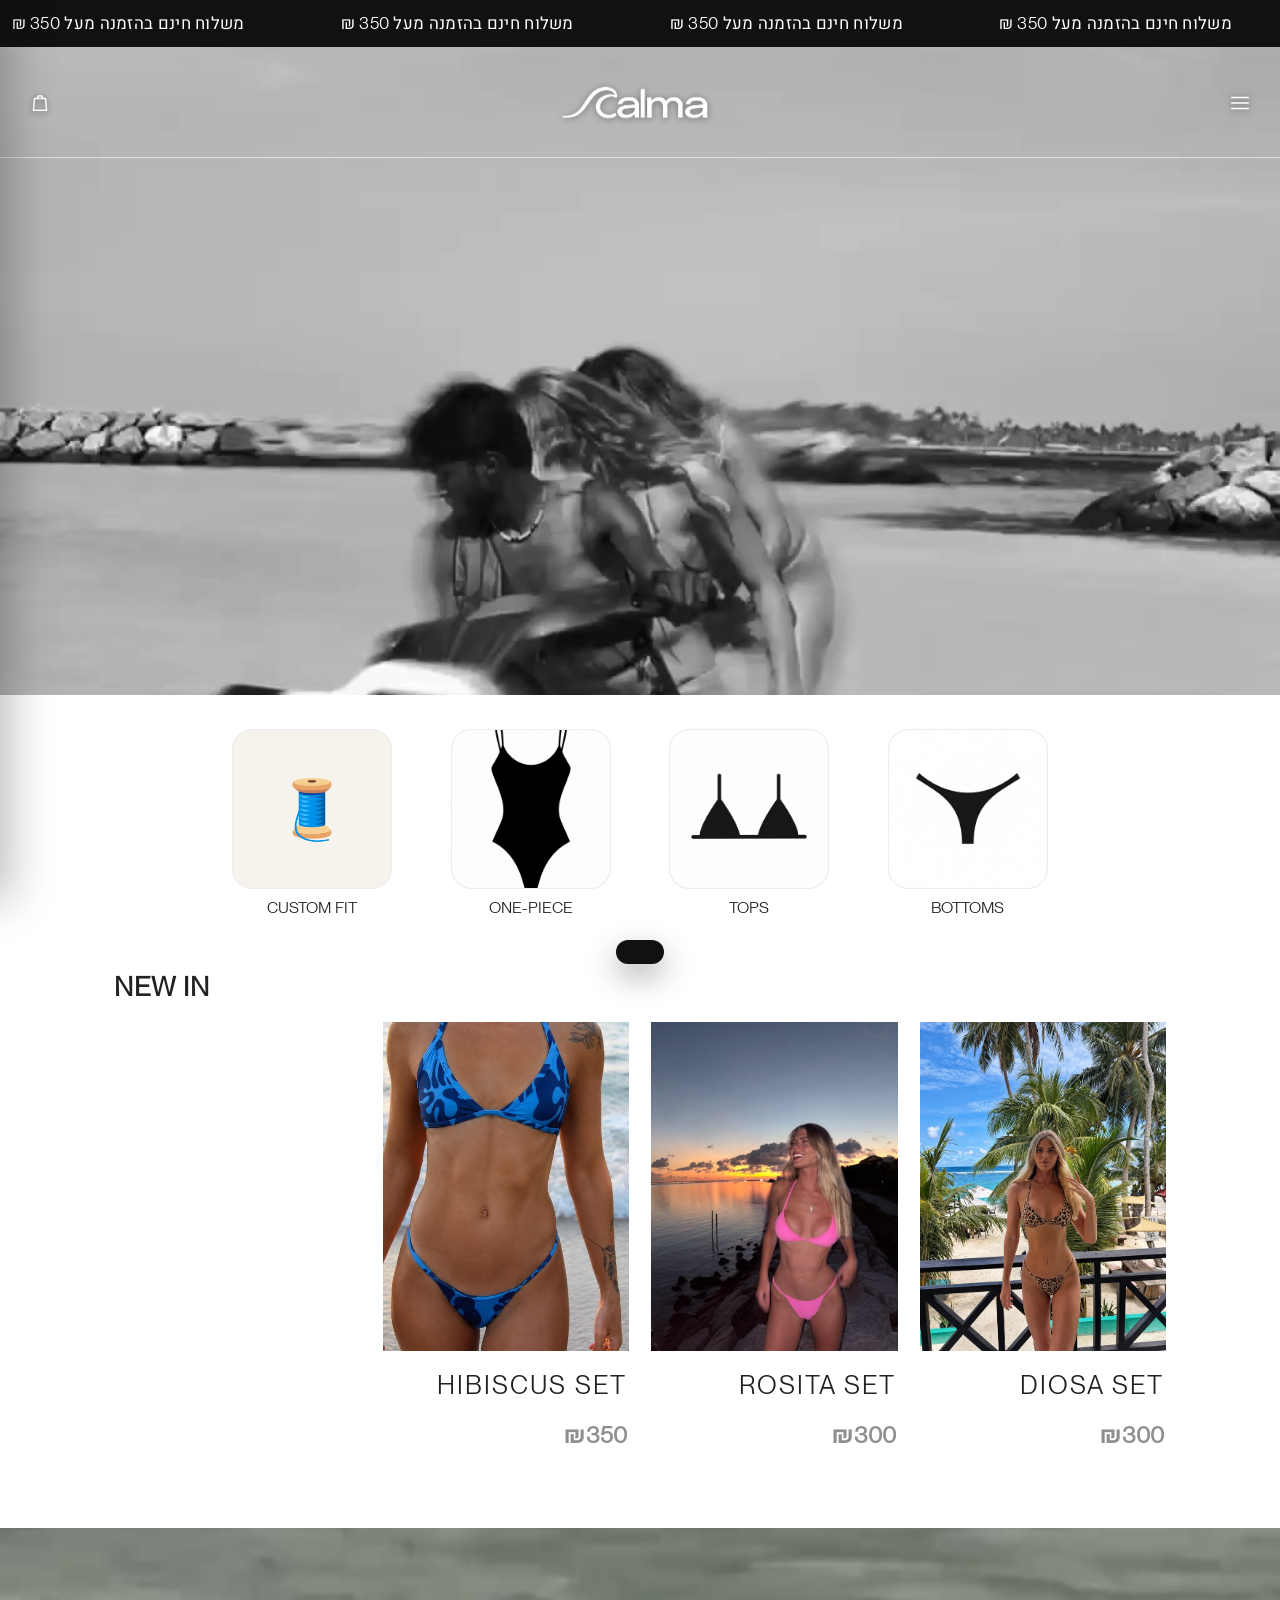
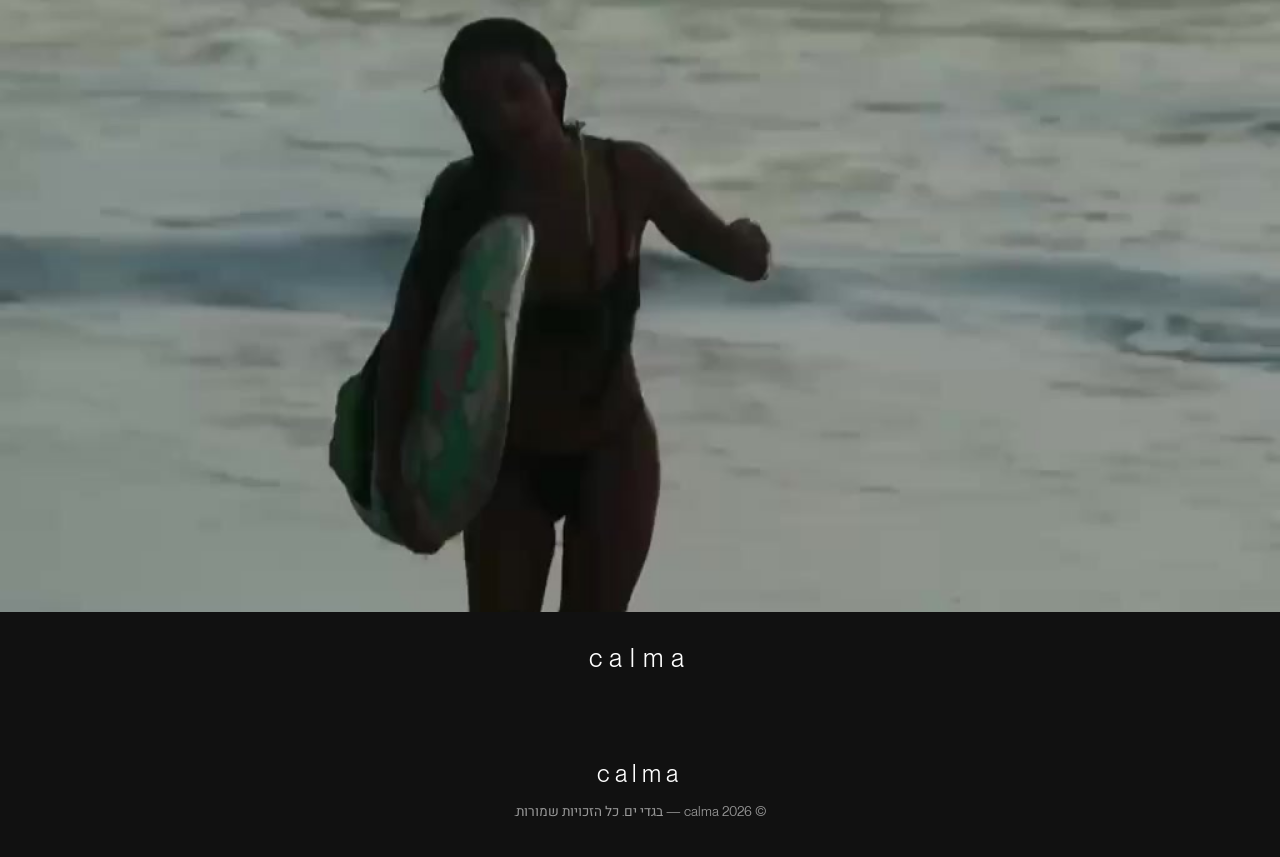
==== swimwear-site/index.html @ c535ce77 "Second full-width looping video below NEW IN + heading" ====
<!DOCTYPE html>
<html lang="he" dir="rtl">
<head>
  <meta charset="UTF-8" />
  <meta name="viewport" content="width=device-width, initial-scale=1.0" />
  <title>calma — בגדי ים</title>
  <meta name="description" content="calma — בגדי ים. משלוח חינם בהזמנה מעל 350 ₪." />
  <link rel="preconnect" href="https://fonts.googleapis.com" />
  <link rel="preconnect" href="https://fonts.gstatic.com" crossorigin />
  <link href="https://fonts.googleapis.com/css2?family=Jost:wght@300;400;500&family=Heebo:wght@300;400;500;700&display=swap" rel="stylesheet" />
  <link rel="stylesheet" href="styles.css?v=11041011" />
</head>
<body>

  <!-- Black scrolling marquee (always scrolling) -->
  <div class="marquee">
    <div class="marquee-track">
      <div class="marquee-group">
        <span>משלוח חינם בהזמנה מעל 350 ₪</span>
        <span>משלוח חינם בהזמנה מעל 350 ₪</span>
        <span>משלוח חינם בהזמנה מעל 350 ₪</span>
        <span>משלוח חינם בהזמנה מעל 350 ₪</span>
      </div>
      <div class="marquee-group" aria-hidden="true">
        <span>משלוח חינם בהזמנה מעל 350 ₪</span>
        <span>משלוח חינם בהזמנה מעל 350 ₪</span>
        <span>משלוח חינם בהזמנה מעל 350 ₪</span>
        <span>משלוח חינם בהזמנה מעל 350 ₪</span>
      </div>
    </div>
  </div>

  <main id="top">

    <!-- Hero video with overlaid header -->
    <section class="hero-video" id="slider">
      <video class="hero-video-el" autoplay muted loop playsinline preload="metadata" poster="media/poster.jpg">
        <source src="media/hero.mp4" type="video/mp4" />
      </video>

      <header class="header-overlay">
        <button class="icon-btn" id="menuBtn" aria-label="תפריט">
          <svg width="22" height="22" viewBox="0 0 24 24" fill="none" stroke="currentColor" stroke-width="1.7" stroke-linecap="round">
            <line x1="3" y1="6" x2="21" y2="6"/>
            <line x1="3" y1="12" x2="21" y2="12"/>
            <line x1="3" y1="18" x2="21" y2="18"/>
          </svg>
        </button>

        <a class="logo-img-link" href="#top"><img class="logo-img" src="media/logo-white.png" alt="calma" /></a>

        <button class="icon-btn" id="cartBtn" aria-label="סל קניות">
          <svg width="22" height="22" viewBox="0 0 24 24" fill="none" stroke="currentColor" stroke-width="1.6" stroke-linecap="round" stroke-linejoin="round">
            <path d="M6 7h12l1.2 13H4.8L6 7z"/>
            <path d="M9 7a3 3 0 0 1 6 0"/>
          </svg>
          <span class="cart-count" id="cartCount">0</span>
        </button>
      </header>
    </section>

    <!-- Category icons -->
    <section class="categories">
      <div class="category-grid">
        <a class="category" href="category.html?cat=bottoms">
          <span class="category-icon"><img src="media/icon-bottom.jpg" alt="Bottoms" /></span>
          <span class="category-label">BOTTOMS</span>
        </a>
        <a class="category" href="category.html?cat=tops">
          <span class="category-icon"><img src="media/icon-top.jpg" alt="Tops" /></span>
          <span class="category-label">TOPS</span>
        </a>
        <a class="category" href="category.html?cat=onepiece">
          <span class="category-icon"><img src="media/icon-onepiece.png" alt="One-piece" /></span>
          <span class="category-label">ONE-PIECE</span>
        </a>
        <a class="category" href="custom.html">
          <span class="category-icon">🧵</span>
          <span class="category-label">CUSTOM FIT</span>
        </a>
      </div>
    </section>

    <!-- Products -->
    <section class="shop" id="shop">
      <h2 class="shop-title latin">NEW IN</h2>
      <div class="grid" id="productGrid"></div>
    </section>

    <!-- Second video -->
    <section class="video-2">
      <video class="video2-el" autoplay muted loop playsinline preload="metadata" poster="media/second-poster.jpg">
        <source src="media/second.mp4" type="video/mp4" />
      </video>
      <h2 class="video2-title">calma</h2>
    </section>

  </main>

  <footer class="footer">
    <p class="footer-logo">calma</p>
    <p>© 2026 calma — בגדי ים. כל הזכויות שמורות.</p>
  </footer>

  <!-- Cart drawer -->
  <div class="overlay" id="overlay"></div>
  <aside class="cart" id="cart">
    <div class="cart-head">
      <h3>סל הקניות</h3>
      <button class="cart-close" id="cartClose">✕</button>
    </div>
    <div class="cart-items" id="cartItems"></div>
    <div class="cart-foot">
      <div class="cart-total">
        <span>סה"כ</span>
        <span id="cartTotal">₪0</span>
      </div>
      <button class="btn btn-block" id="checkoutBtn">לקופה</button>
      <p class="cart-note" id="checkoutNote"></p>
    </div>
  </aside>

  <!-- Toast -->
  <div class="toast" id="toast"></div>

  <script src="products.js?v=11041011"></script>
  <script src="app.js?v=11041011"></script>
</body>
</html>
---- swimwear-site/styles.css ----
:root {
  --black: #111111;
  --ink: #222222;
  --gray: #6a6a6a;
  --line: #ececec;
  --cream: #f6f2ec;
  --white: #ffffff;
  --radius: 8px;
  --font-he: "Heebo", system-ui, sans-serif;
  --font-logo: "PP Neue Montreal", "Jost", "Heebo", sans-serif;
  --font-main: "PP Neue Montreal", "Heebo", system-ui, sans-serif;
}

@font-face {
  font-family: "PP Neue Montreal";
  src: url("media/fonts/PPNeueMontreal-Book.woff2") format("woff2");
  font-weight: 400;
  font-style: normal;
  font-display: swap;
}

* { margin: 0; padding: 0; box-sizing: border-box; }

html { scroll-behavior: smooth; }

body {
  font-family: var(--font-main);
  color: var(--ink);
  background: var(--white);
  line-height: 1.6;
  overflow-x: hidden;
}

/* ---------- Marquee (black, always scrolling) ---------- */
.marquee {
  background: var(--black);
  color: #fff;
  overflow: hidden;
  padding: 10px 0;
}
.marquee-track {
  display: flex;
  width: max-content;
  direction: ltr;
  animation: scroll 18s linear infinite;
}
.marquee-group {
  display: flex;
  flex-shrink: 0;
  align-items: center;
}
.marquee-group span {
  white-space: nowrap;
  direction: rtl;
  unicode-bidi: isolate;
  font-size: 1.05rem;
  font-weight: 400;
  letter-spacing: 0.3px;
  padding: 0 3rem;
}
@keyframes scroll {
  from { transform: translateX(0); }
  to { transform: translateX(-50%); }
}

/* ---------- Header overlay (on top of the video) ---------- */
.header-overlay {
  position: absolute;
  top: 0; left: 0; right: 0;
  z-index: 10;
  display: grid;
  grid-template-columns: 1fr auto 1fr;
  align-items: center;
  padding: 16px 20px 14px;
  border-bottom: 1px solid rgba(255, 255, 255, 0.55);
}
.icon-btn {
  position: relative;
  border: none;
  background: transparent;
  color: #fff;
  cursor: pointer;
  display: grid;
  place-items: center;
  padding: 8px;
  width: 40px;
  height: 40px;
  filter: drop-shadow(0 1px 3px rgba(0,0,0,0.45));
}
.icon-btn:hover { color: #fff; }
.header-overlay .icon-btn:first-child { justify-self: start; }  /* right in RTL */
.header-overlay .icon-btn:last-child { justify-self: end; }      /* left in RTL */

.logo-img-link { justify-self: center; display: grid; place-items: center; }
.logo-img {
  height: 80px;
  width: auto;
  display: block;
  filter: drop-shadow(0 1px 3px rgba(0,0,0,0.4));
}

.cart-count {
  position: absolute;
  top: 2px; left: 0;
  background: #fff;
  color: #111;
  font-size: 0.6rem;
  font-weight: 700;
  min-width: 16px; height: 16px;
  border-radius: 999px;
  display: grid;
  place-items: center;
  padding: 0 4px;
}

/* ---------- Hero video ---------- */
.hero-video {
  position: relative;
  width: 100%;
  background: linear-gradient(160deg, #e8e0d4, #d9cdbc);
}
.hero-video-el {
  display: block;
  width: 100%;
  height: 60vh;
  min-height: 340px;
  object-fit: cover;
  background: linear-gradient(160deg, #e8e0d4, #d9cdbc);
}

/* ---------- Shop ---------- */
.shop { padding: 30px 24px 70px; max-width: 1100px; margin: 0 auto; }
.shop-title {
  text-align: left;
  font-weight: 600;
  font-size: 1.7rem;
  letter-spacing: 1px;
  margin: 8px 0 14px;
}
.grid {
  display: grid;
  grid-template-columns: repeat(auto-fill, minmax(230px, 1fr));
  gap: 22px;
}
.card { display: flex; flex-direction: column; text-align: right; }
.card-art {
  aspect-ratio: 3 / 4;
  height: auto;
  border-radius: 0;
  display: grid;
  place-items: center;
  font-size: 3.2rem;
  position: relative;
  overflow: hidden;
  transition: transform .3s;
}
.card:hover .card-art { transform: scale(1.02); }
.card-art img {
  width: 100%;
  height: 100%;
  object-fit: cover;
  display: block;
}
.card-body { padding: 14px 2px 4px; display: flex; flex-direction: column; gap: 3px; }
.card-name { font-weight: 500; font-size: 1.6rem; text-transform: uppercase; letter-spacing: 2px; }
.card-sizes { color: var(--gray); font-size: 1.05rem; }
.card-bottom { display: flex; align-items: center; justify-content: space-between; margin-top: 8px; }
.price { font-weight: 700; font-size: 1.45rem; color: #8f8f8f; }
.add-btn {
  border: none;
  background: var(--black);
  color: #fff;
  font-family: inherit;
  font-weight: 500;
  font-size: 1.05rem;
  padding: 13px 26px;
  border-radius: 999px;
  cursor: pointer;
  transition: background .2s, transform .2s;
}
.add-btn:hover { background: #333; transform: scale(1.03); }

/* ---------- Footer ---------- */
.footer {
  background: var(--black);
  color: #9a9a9a;
  text-align: center;
  padding: 46px 24px 34px;
  font-size: 0.85rem;
}
.footer-logo {
  font-family: var(--font-logo);
  font-size: 1.5rem;
  letter-spacing: 0.22em;
  color: #fff;
  text-transform: lowercase;
  margin-bottom: 8px;
}

/* ---------- Cart drawer ---------- */
.overlay {
  position: fixed;
  inset: 0;
  background: rgba(17,17,17,0.5);
  opacity: 0;
  pointer-events: none;
  transition: opacity .3s;
  z-index: 60;
}
.overlay.open { opacity: 1; pointer-events: auto; }
.cart {
  position: fixed;
  top: 0; left: 0;
  height: 100%;
  width: min(400px, 92vw);
  background: #fff;
  z-index: 70;
  transform: translateX(-100%);
  transition: transform .32s cubic-bezier(.2,.8,.2,1);
  display: flex;
  flex-direction: column;
  box-shadow: 12px 0 40px rgba(17,17,17,0.25);
}
.cart.open { transform: translateX(0); }
.cart-head {
  display: flex; align-items: center; justify-content: space-between;
  padding: 20px 22px;
  border-bottom: 1px solid var(--line);
}
.cart-head h3 { font-size: 1.15rem; font-weight: 500; }
.cart-close {
  border: none; background: #f2f2f2; color: var(--ink);
  width: 34px; height: 34px; border-radius: 50%; cursor: pointer; font-size: 0.95rem;
}
.cart-items { flex: 1; overflow-y: auto; padding: 16px 22px; display: flex; flex-direction: column; gap: 14px; }
.cart-empty { text-align: center; color: var(--gray); padding: 40px 0; }
.cart-item {
  display: flex; gap: 14px; align-items: center;
  background: var(--cream); border-radius: 10px; padding: 12px;
}
.ci-art { font-size: 1.8rem; }
.ci-info { flex: 1; }
.ci-name { font-weight: 500; font-size: 0.9rem; }
.ci-price { font-weight: 700; font-size: 0.88rem; }
.ci-qty { display: flex; align-items: center; gap: 10px; margin-top: 4px; }
.ci-qty button {
  border: none; background: #fff; width: 26px; height: 26px; border-radius: 50%;
  cursor: pointer; font-weight: 700; color: var(--ink);
  box-shadow: 0 0 0 1px rgba(0,0,0,0.1);
}
.ci-qty button:hover { background: var(--black); color: #fff; }
.ci-remove { border: none; background: none; color: #c0392b; cursor: pointer; font-size: 0.8rem; font-weight: 600; }
.cart-foot { padding: 20px 22px; border-top: 1px solid var(--line); }
.cart-total { display: flex; justify-content: space-between; font-weight: 700; font-size: 1.05rem; margin-bottom: 14px; }
.cart-note { text-align: center; color: var(--gray); font-size: 0.8rem; margin-top: 10px; min-height: 1.2em; }

/* ---------- Buttons ---------- */
.btn {
  display: inline-block;
  padding: 14px 30px;
  border-radius: 999px;
  border: none;
  font-family: inherit;
  font-weight: 500;
  font-size: 0.95rem;
  cursor: pointer;
  background: var(--black);
  color: #fff;
  transition: background .2s, transform .2s;
}
.btn:hover { background: #333; transform: translateY(-2px); }
.btn-block { width: 100%; text-align: center; }

/* ---------- Toast ---------- */
.toast {
  position: fixed;
  bottom: 26px; right: 50%;
  transform: translate(50%, 90px);
  background: var(--black);
  color: #fff;
  padding: 12px 24px;
  border-radius: 999px;
  font-weight: 500;
  font-size: 0.88rem;
  box-shadow: 0 12px 30px rgba(17,17,17,0.35);
  transition: transform .3s;
  z-index: 90;
  pointer-events: none;
}
.toast.show { transform: translate(50%, 0); }

/* ---------- Category icons ---------- */
.categories { padding: 30px 16px 4px; }
.category-grid {
  display: grid;
  grid-template-columns: repeat(4, 1fr);
  gap: 14px;
  max-width: 860px;
  margin: 0 auto;
}
.category {
  display: flex;
  flex-direction: column;
  align-items: center;
  gap: 9px;
  text-decoration: none;
  color: var(--ink);
  padding: 4px;
}
.category-icon {
  width: 160px; height: 160px;
  border-radius: 20px;
  background: var(--cream);
  display: grid;
  place-items: center;
  font-size: 3.6rem;
  border: 1px solid var(--line);
  overflow: hidden;
  transition: transform .2s, border-color .2s, box-shadow .2s;
}
.category-icon img {
  width: 100%;
  height: 100%;
  object-fit: cover;
  border-radius: inherit;
  display: block;
}
.category:hover .category-icon { transform: translateY(-3px); border-color: #d5d5d5; box-shadow: 0 8px 18px rgba(0,0,0,0.08); }
.category-label {
  font-size: 1rem;
  font-weight: 500;
  text-align: center;
  line-height: 1.3;
}

/* ---------- Sub pages ---------- */
.sub-header {
  position: sticky; top: 0; z-index: 50;
  display: grid;
  grid-template-columns: 1fr auto 1fr;
  align-items: center;
  padding: 10px 16px;
  background: rgba(255,255,255,0.96);
  border-bottom: 1px solid var(--line);
}
.back-link {
  justify-self: start;
  color: var(--ink);
  text-decoration: none;
  width: 40px; height: 40px;
  display: grid; place-items: center;
}
.sub-logo-link { justify-self: center; display: grid; place-items: center; }
.sub-logo-img { height: 48px; width: auto; display: block; }
.sub-main { padding: 30px 24px 70px; max-width: 1100px; margin: 0 auto; }
.page-title {
  text-align: center;
  font-weight: 400;
  font-size: 1.5rem;
  letter-spacing: 1px;
  margin-bottom: 26px;
}

/* ---------- Custom page ---------- */
.custom-page { max-width: 560px; margin: 0 auto; }
.custom-page h1 { font-size: 1.7rem; font-weight: 500; text-align: center; margin-bottom: 14px; }
.custom-page p { color: var(--gray); text-align: center; margin-bottom: 22px; }
.custom-form { display: flex; flex-direction: column; gap: 12px; }
.custom-form input, .custom-form textarea {
  font-family: inherit;
  font-size: 0.95rem;
  padding: 13px 16px;
  border: 1px solid var(--line);
  border-radius: 8px;
  background: #fff;
  color: var(--ink);
}
.custom-form input:focus, .custom-form textarea:focus { outline: none; border-color: #999; }
.custom-form textarea { min-height: 110px; resize: vertical; }
.custom-note { text-align: center; margin-top: 16px; font-weight: 500; min-height: 1.2em; }
.custom-note.ok { color: #6bbd4f; }

@media (max-width: 560px) {
  .category-grid { grid-template-columns: repeat(2, 1fr); gap: 12px; }
  .category-icon { width: 95px; height: 95px; font-size: 2rem; border-radius: 14px; }
  .category-label { font-size: 0.85rem; }
  .card-name { font-size: 1.3rem; }
  .price { font-size: 1.15rem; }
  .logo-img { height: 64px; }
  .sub-logo-img { height: 34px; }
}

/* NEW IN — horizontal swipe slider on phones */
@media (max-width: 560px) {
  .shop .grid {
    display: flex;
    overflow-x: auto;
    scroll-snap-type: x mandatory;
    -webkit-overflow-scrolling: touch;
    gap: 12px;
    padding-bottom: 6px;
    scrollbar-width: none;
  }
  .shop .grid::-webkit-scrollbar { display: none; }
  .shop .grid .card {
    flex: 0 0 66vw;
    scroll-snap-align: start;
  }
  .shop .grid .card .card-art { transform: none; }
}

/* ---------- Product page ---------- */
.product-page { max-width: 100%; margin: 0 auto; }

/* Desktop: everything below the slider in one tidy column */
@media (min-width: 900px) {
  .product-page { max-width: 780px; display: flex; flex-direction: column; }
  .product-page > .product-slider, .product-page > .product-img { order: 0; }
  .product-page .name-line { order: 1; }
  .product-page .price-line { order: 2; }
  .product-page .sizes-line { order: 3; }
  .product-page .color-line { order: 4; }
  .product-page > .ship-line { order: 5; }
  .product-page .ugc-title { order: 6; }
  .product-page .ugc-sub { order: 7; }
  .product-page .gallery { order: 8; }
  .product-page .info-block { order: 9; }
  .product-page > .product-add { order: 10; }
}
.product-img {
  width: 100%;
  aspect-ratio: 3 / 4;
  overflow: hidden;
  display: grid;
  place-items: center;
  background: var(--cream);
  cursor: zoom-in;
}
.product-img img { width: 100%; height: 100%; object-fit: cover; display: block; }
.product-emoji { font-size: 4rem; }
.product-name { font-weight: 600; font-size: 1.65rem; margin-top: 18px; }
.product-page .card-sizes { margin-top: 2px; }
.product-price { font-weight: 700; font-size: 1.35rem; margin-top: 4px; }
.opt-label { font-weight: 600; font-size: 1.05rem; margin: 20px 0 9px; }
.color-name { font-weight: 400; color: var(--gray); }
.swatch-row { display: flex; gap: 10px; flex-wrap: wrap; }
.swatch {
  width: 42px; height: 42px;
  border-radius: 50%;
  border: 2px solid #fff;
  box-shadow: 0 0 0 1px rgba(0,0,0,0.18);
  cursor: pointer;
  padding: 0;
}
.swatch.dots {
  background-color: var(--c2);
  background-image: radial-gradient(var(--c1) 34%, transparent 36%);
  background-size: 7px 7px;
}
.swatch.img { background-size: cover; background-position: center; background-repeat: no-repeat; }
.swatch.selected { box-shadow: 0 0 0 2px var(--black); }
.size-row { display: flex; gap: 9px; flex-wrap: wrap; }
.size-btn {
  min-width: 56px;
  padding: 12px 16px;
  border: 1px solid var(--line);
  background: #fff;
  border-radius: 0;
  font-family: inherit;
  font-size: 0.98rem;
  color: var(--ink);
  cursor: pointer;
  transition: background .15s, color .15s, border-color .15s;
}
.size-btn:hover { border-color: #999; }
.size-btn.selected { background: var(--black); color: #fff; border-color: var(--black); }
.product-add { margin-top: 26px; }
.product-slider { position: relative; overflow: hidden; background: var(--cream); }
.product-track { display: flex; direction: ltr; transition: transform .35s ease; }
.product-slide {
  flex: 0 0 100%;
  aspect-ratio: 3 / 4;
  overflow: hidden;
  display: grid;
  place-items: center;
  background: var(--cream);
  cursor: zoom-in;
}
.product-slide img { width: 100%; height: 100%; object-fit: cover; display: block; }
.slider-dots { display: flex; justify-content: center; gap: 8px; padding: 12px 0 2px; }
.slider-dots button { width: 8px; height: 8px; border-radius: 50%; border: none; background: #cfcfcf; cursor: pointer; padding: 0; transition: background .2s; }
.slider-dots button.active { background: var(--black); }
.lightbox {
  position: fixed;
  inset: 0;
  background: rgba(0, 0, 0, 0.92);
  z-index: 100;
  display: none;
  align-items: center;
  justify-content: center;
  padding: 16px;
  cursor: zoom-out;
}
.lightbox.open { display: flex; }
.lightbox img {
  max-width: 100%;
  max-height: 100%;
  object-fit: contain;
}
.card-art, .card-name { cursor: pointer; }
.ci-opts { color: var(--gray); font-size: 0.78rem; margin-top: 1px; }

/* ---------- Secondary video ---------- */
.video-2 { background: var(--black); }
.video2-el {
  display: block;
  width: 100%;
  height: 66vh;
  min-height: 320px;
  object-fit: cover;
  background: var(--black);
}
.video2-title {
  text-align: center;
  font-family: var(--font-logo);
  font-weight: 400;
  font-size: 1.6rem;
  letter-spacing: 0.3em;
  text-transform: lowercase;
  color: #fff;
  padding: 26px 16px 30px;
  background: var(--black);
}

@media (min-width: 900px) {
  .video2-el { height: 76vh; }
}

/* ---------- Product page extras ---------- */
.ship-line {
  display: flex;
  align-items: center;
  justify-content: center;
  gap: 10px;
  margin-top: 20px;
  font-size: 1rem;
  color: var(--ink);
}
.ship-line svg { flex-shrink: 0; }
.ugc-title { margin-top: 32px; font-weight: 600; font-size: 1.55rem; text-align: center; }
.ugc-sub { color: var(--gray); font-size: 0.92rem; margin-top: 12px; text-align: center; }
.gallery { display: grid; grid-template-columns: repeat(3, 1fr); gap: 8px; margin-top: 14px; }
.gallery-img { height: 190px; border-radius: 10px; overflow: hidden; }
.gallery-img img { width: 100%; height: 100%; object-fit: cover; display: block; }
.gallery-ph {
  height: 190px;
  border-radius: 10px;
  border: 1px dashed #cfcfcf;
  display: grid;
  place-items: center;
  color: #b5b5b5;
  font-size: 0.8rem;
}
.info-block { margin-inline: calc(50% - 50vw); border-top: 1px solid var(--line); }
.info-acc { border-bottom: 1px solid var(--line); }
.info-acc summary {
  cursor: pointer;
  position: relative;
  padding: 24px 24px 24px 60px;
  font-weight: 600;
  font-size: 1.1rem;
  list-style: none;
}
.info-acc summary::-webkit-details-marker { display: none; }
.info-acc .acc-icon { position: absolute; left: 24px; top: 50%; transform: translateY(-50%); color: var(--gray); font-size: 1.3rem; line-height: 1; }
.info-acc .acc-icon::after { content: '+'; }
.info-acc[open] .acc-icon::after { content: '−'; }
.info-acc p { padding: 0 20px 16px; color: var(--gray); font-size: 0.92rem; }

/* ---------- Responsive ---------- */
@media (min-width: 900px) {
  .hero-video-el { height: 72vh; }
}
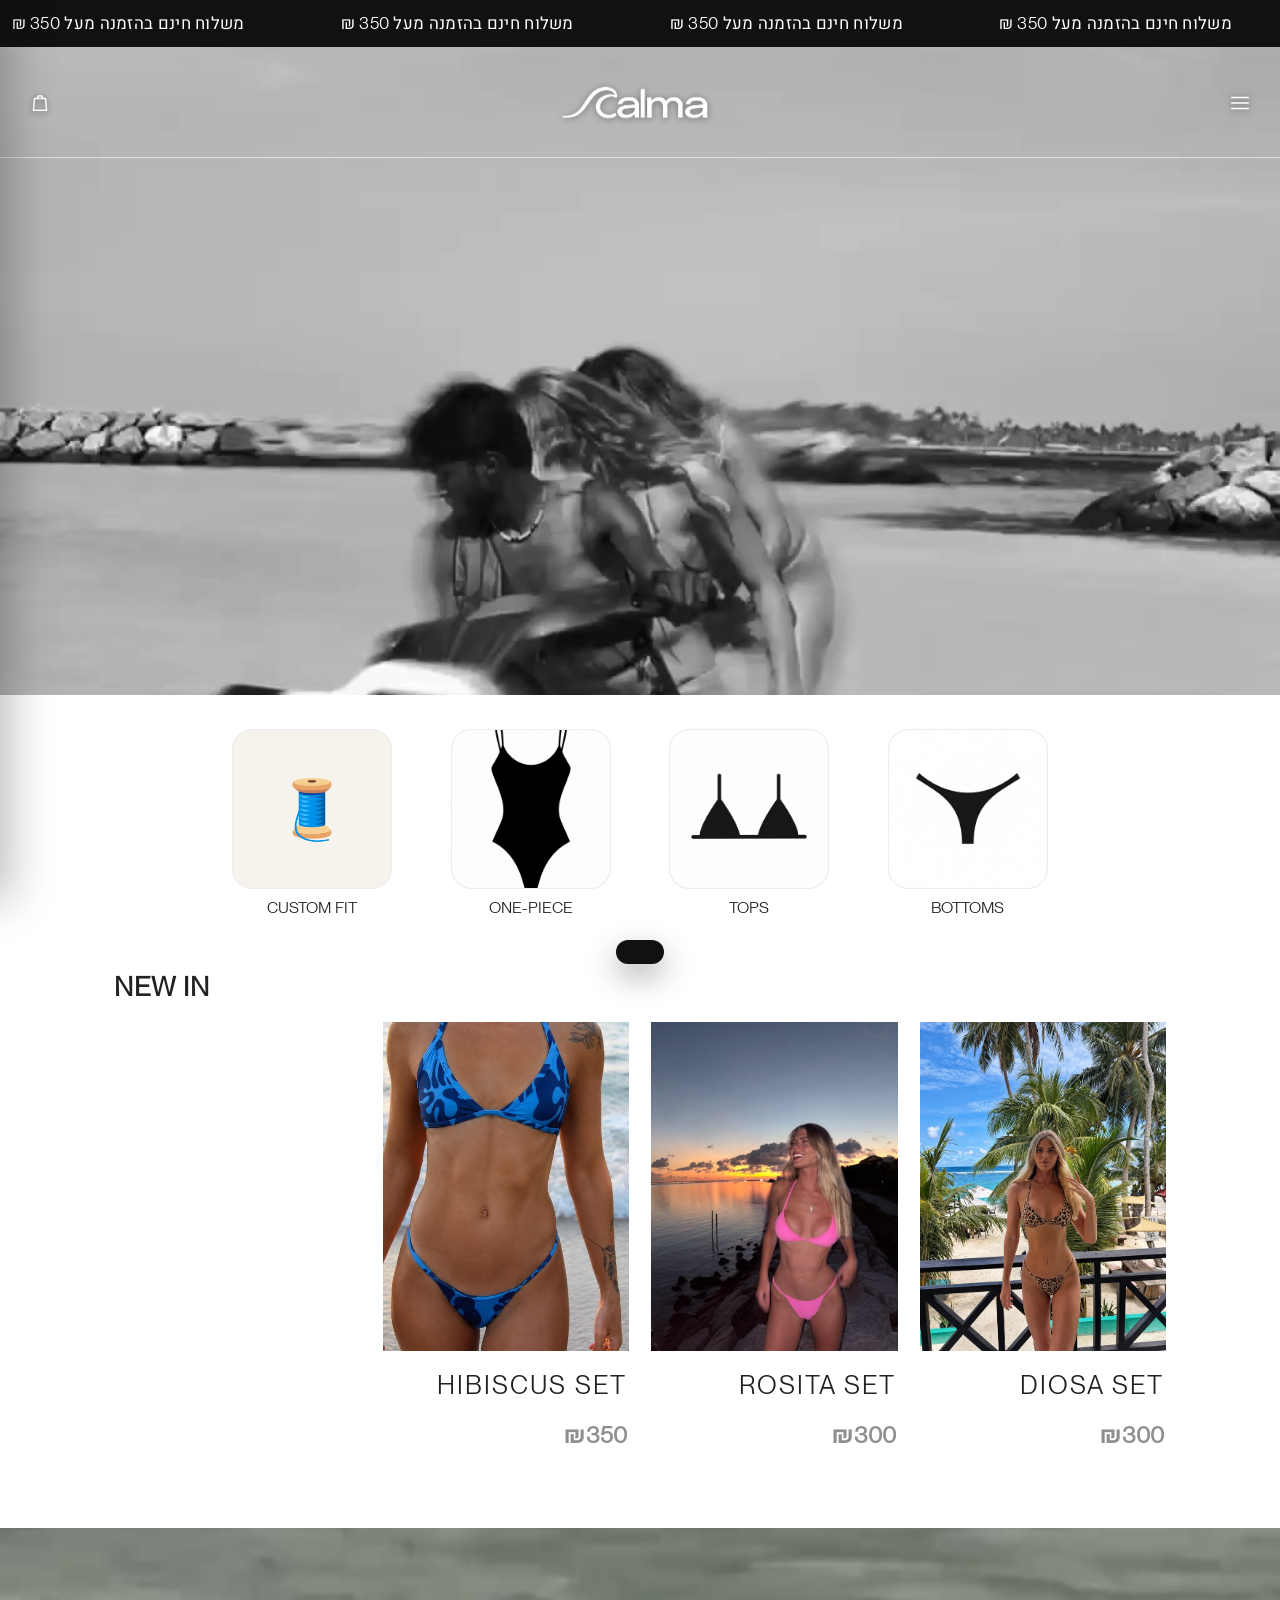
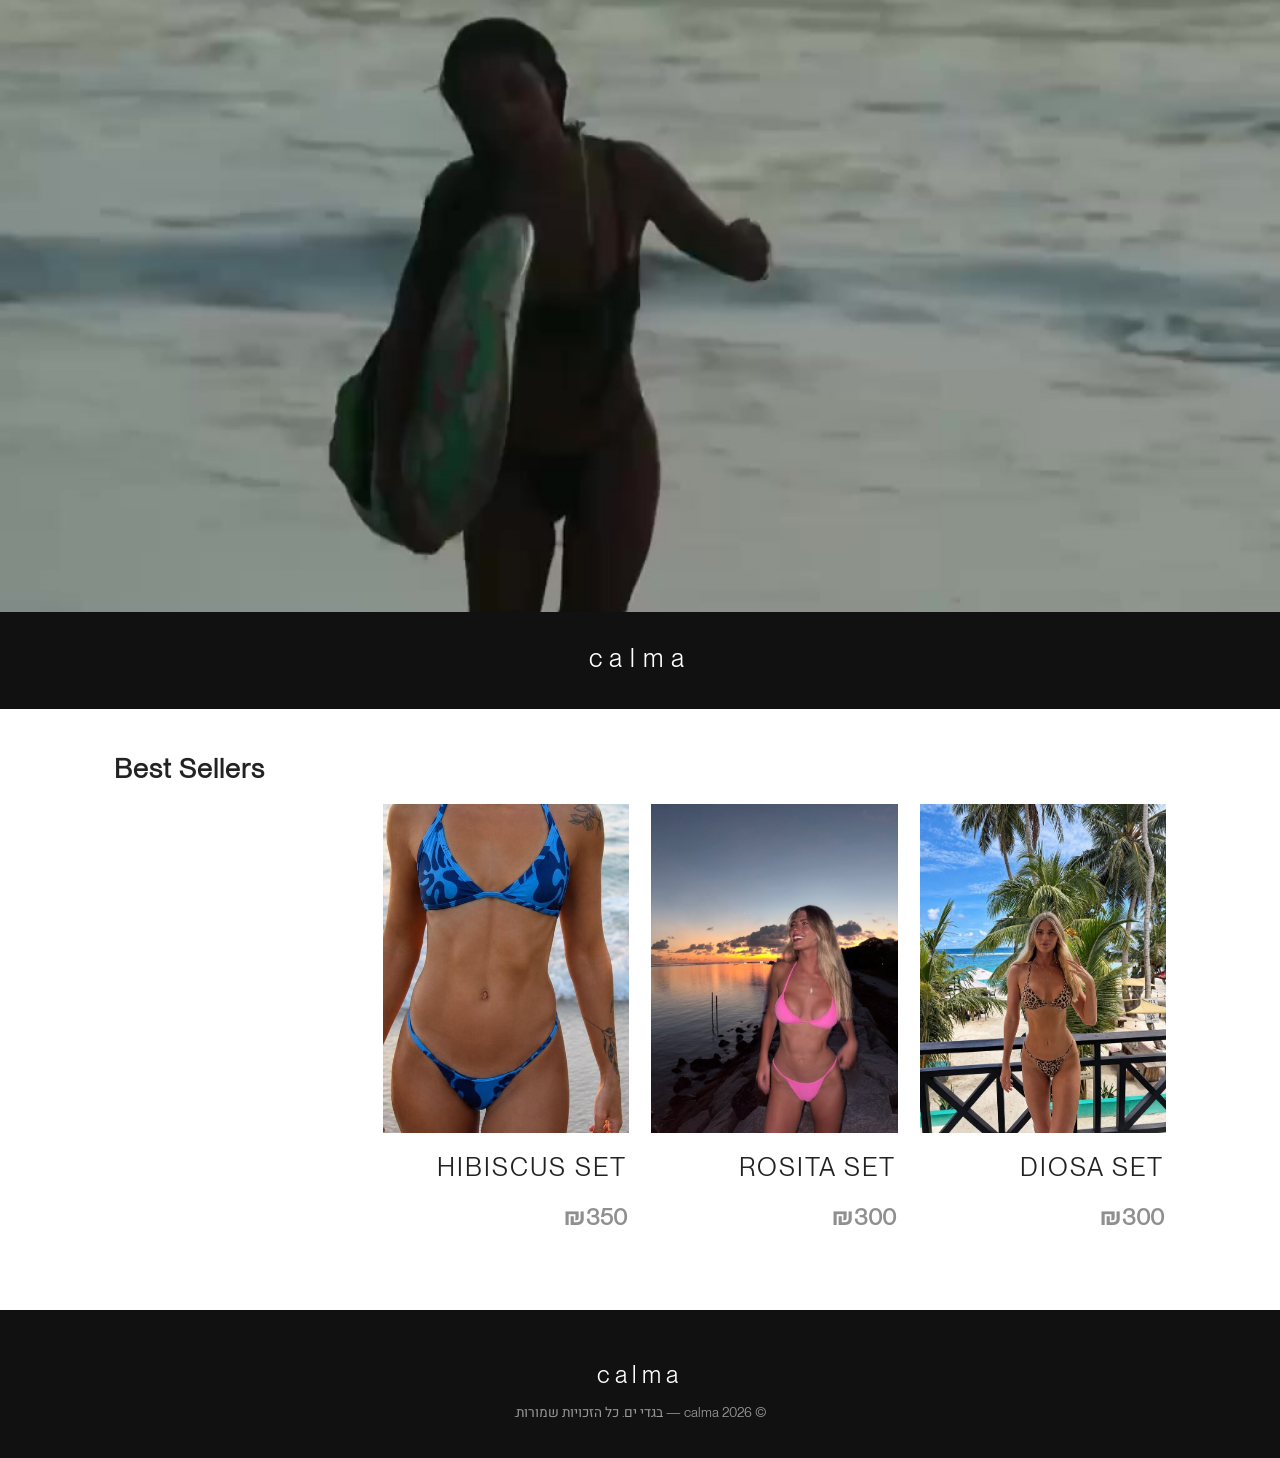
==== commit ff71a4f0: "Best Sellers section after second video (white bg, sets carousel on mobile)" ====
--- a/swimwear-site/index.html
+++ b/swimwear-site/index.html
@@ -8,7 +8,7 @@
   <link rel="preconnect" href="https://fonts.googleapis.com" />
   <link rel="preconnect" href="https://fonts.gstatic.com" crossorigin />
   <link href="https://fonts.googleapis.com/css2?family=Jost:wght@300;400;500&family=Heebo:wght@300;400;500;700&display=swap" rel="stylesheet" />
-  <link rel="stylesheet" href="styles.css?v=11041011" />
+  <link rel="stylesheet" href="styles.css?v=11041013" />
 </head>
 <body>
 
@@ -95,6 +95,13 @@
       <h2 class="video2-title">calma</h2>
     </section>
 
+
+    <!-- Best sellers -->
+    <section class="shop best-section" id="bestsellers">
+      <h2 class="shop-title latin">Best Sellers</h2>
+      <div class="grid" id="bestGrid"></div>
+    </section>
+
   </main>
 
   <footer class="footer">
@@ -123,7 +130,7 @@
   <!-- Toast -->
   <div class="toast" id="toast"></div>
 
-  <script src="products.js?v=11041011"></script>
-  <script src="app.js?v=11041011"></script>
+  <script src="products.js?v=11041013"></script>
+  <script src="app.js?v=11041013"></script>
 </body>
 </html>
--- a/swimwear-site/styles.css
+++ b/swimwear-site/styles.css
@@ -392,7 +392,7 @@
 
 /* NEW IN — horizontal swipe slider on phones */
 @media (max-width: 560px) {
-  .shop .grid {
+  .shop .grid, .best-section .grid {
     display: flex;
     overflow-x: auto;
     scroll-snap-type: x mandatory;
@@ -401,12 +401,12 @@
     padding-bottom: 6px;
     scrollbar-width: none;
   }
-  .shop .grid::-webkit-scrollbar { display: none; }
-  .shop .grid .card {
+  .shop .grid::-webkit-scrollbar, .best-section .grid::-webkit-scrollbar { display: none; }
+  .shop .grid .card, .best-section .grid .card {
     flex: 0 0 66vw;
     scroll-snap-align: start;
   }
-  .shop .grid .card .card-art { transform: none; }
+  .shop .grid .card .card-art, .best-section .grid .card .card-art { transform: none; }
 }
 
 /* ---------- Product page ---------- */
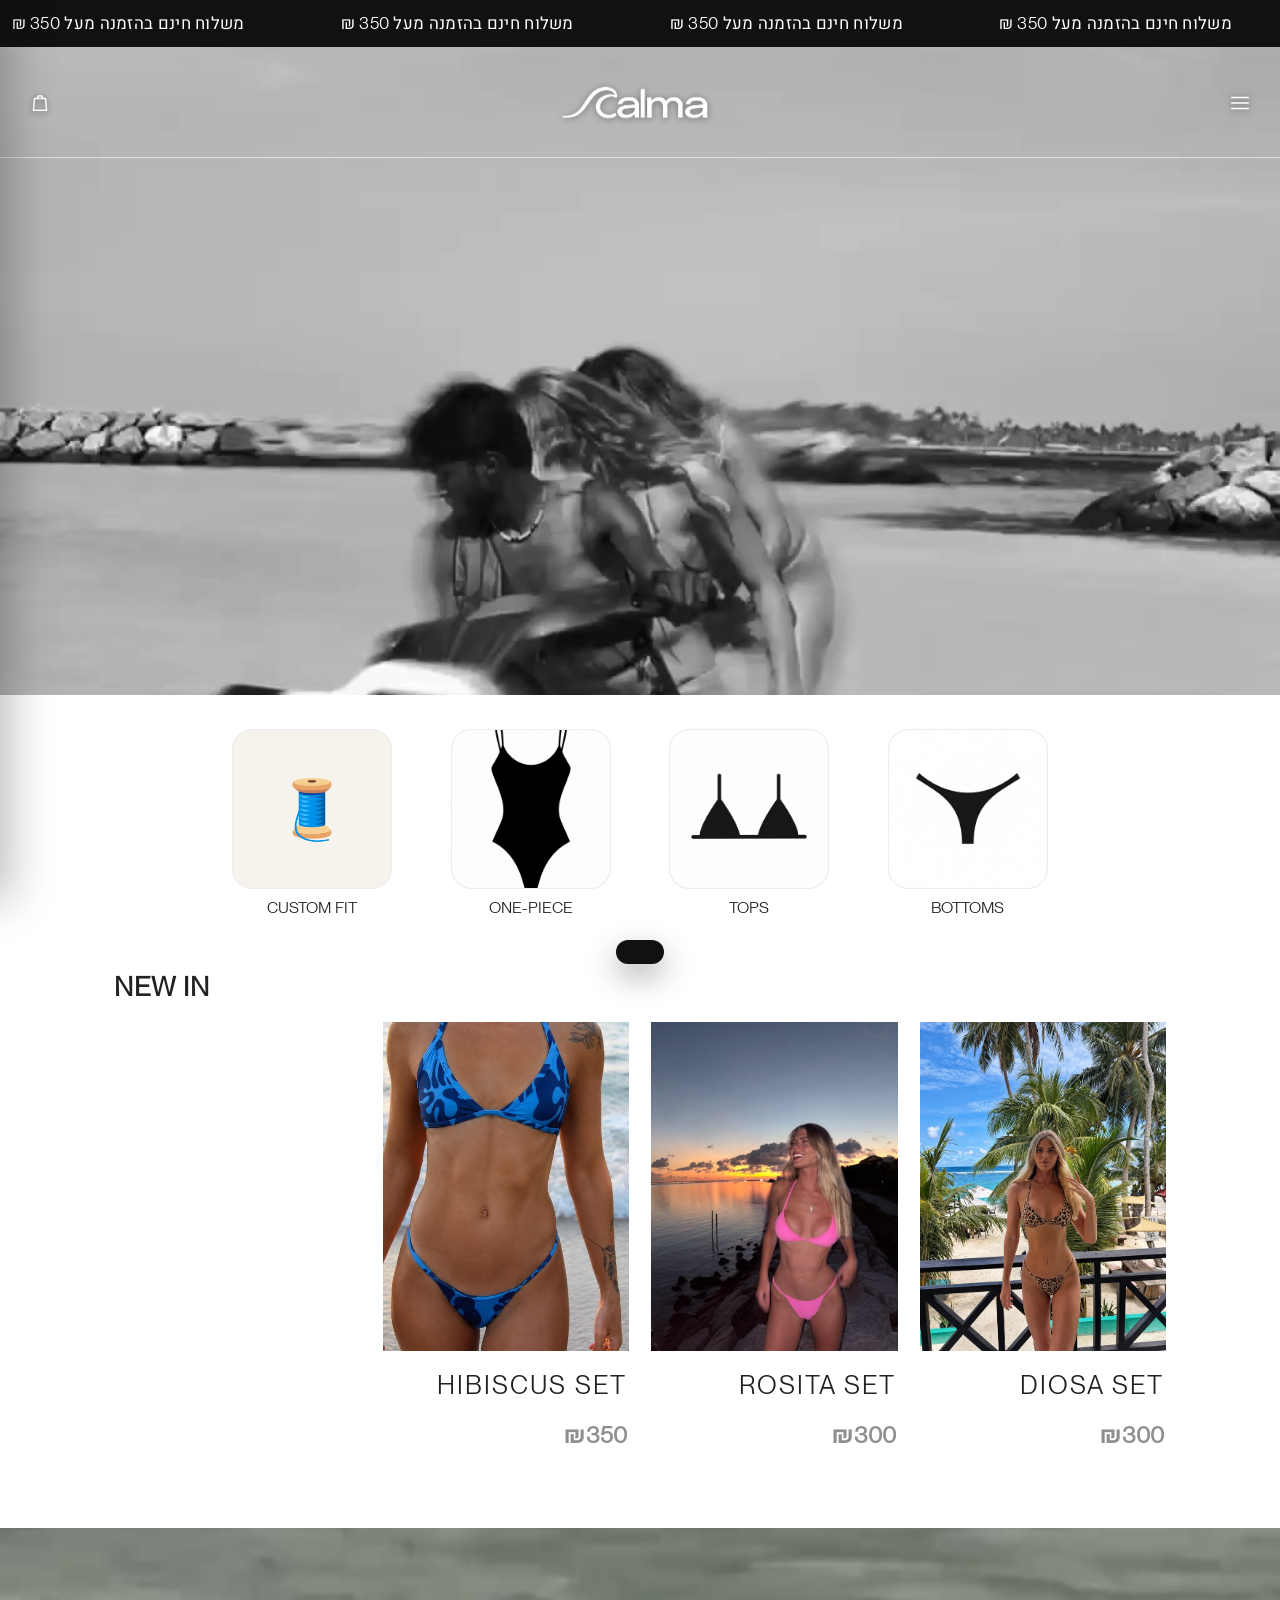
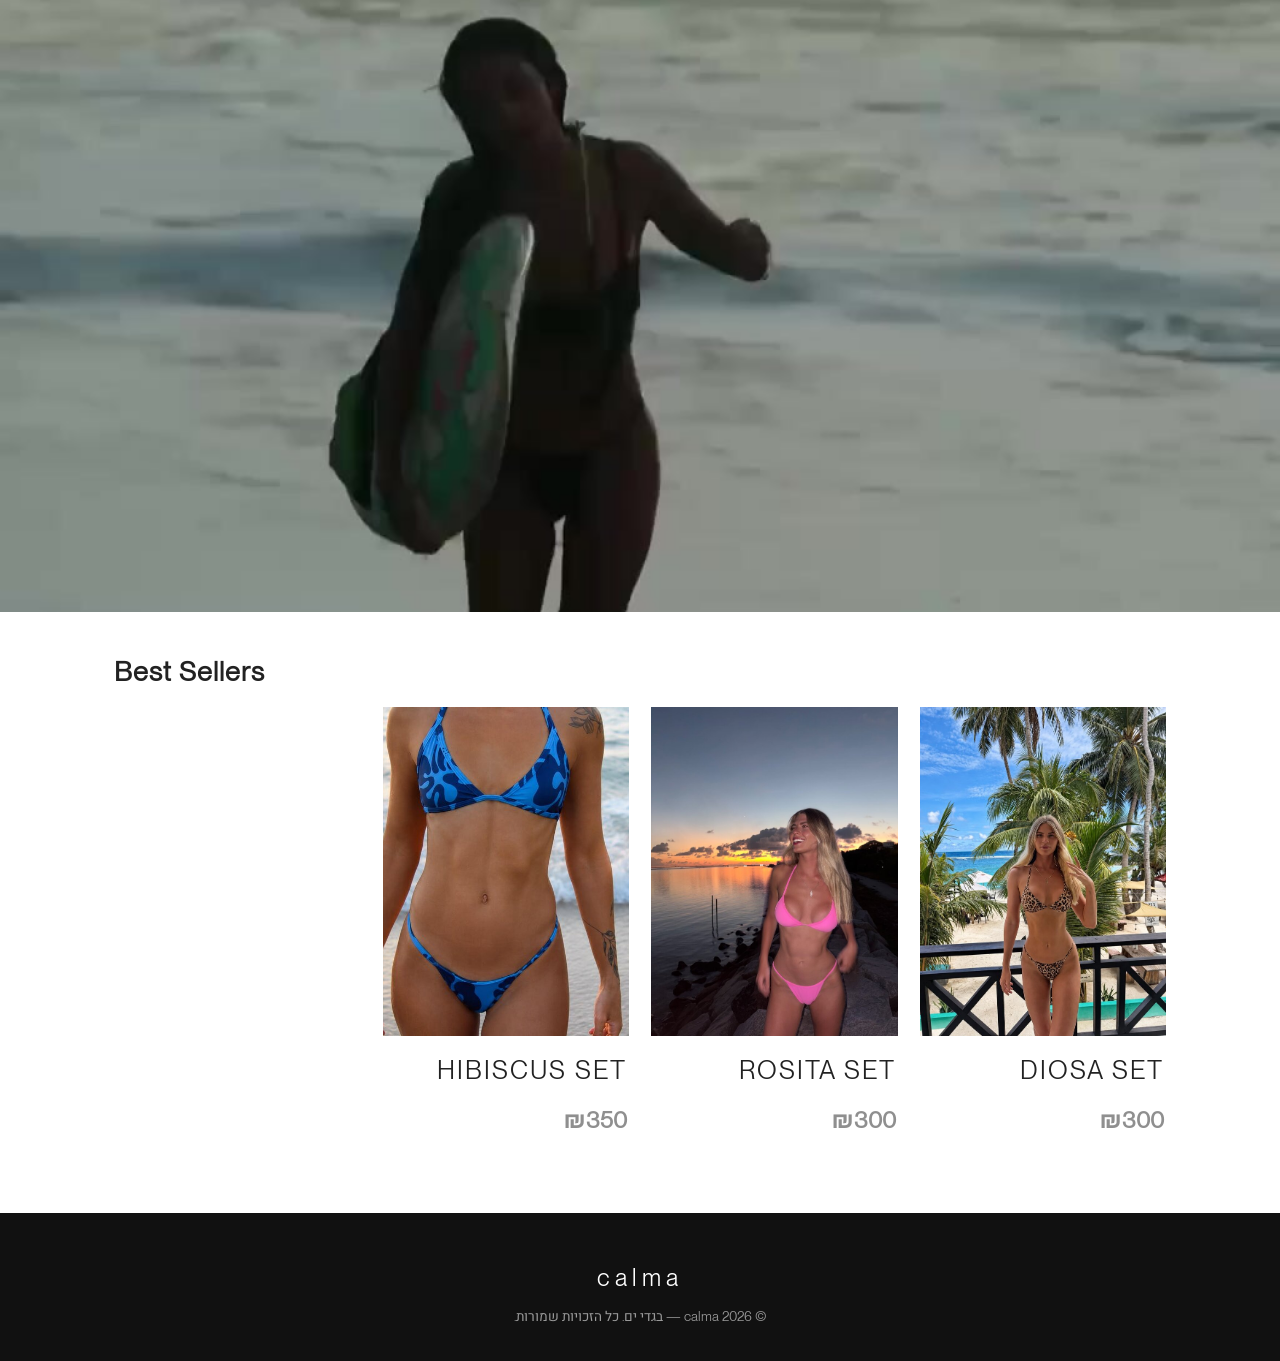
==== commit 518acf1f: "Remove black strip + calma heading below second video (page continues white)" ====
--- a/swimwear-site/index.html
+++ b/swimwear-site/index.html
@@ -8,7 +8,7 @@
   <link rel="preconnect" href="https://fonts.googleapis.com" />
   <link rel="preconnect" href="https://fonts.gstatic.com" crossorigin />
   <link href="https://fonts.googleapis.com/css2?family=Jost:wght@300;400;500&family=Heebo:wght@300;400;500;700&display=swap" rel="stylesheet" />
-  <link rel="stylesheet" href="styles.css?v=11041013" />
+  <link rel="stylesheet" href="styles.css?v=11041053" />
 </head>
 <body>
 
@@ -92,7 +92,6 @@
       <video class="video2-el" autoplay muted loop playsinline preload="metadata" poster="media/second-poster.jpg">
         <source src="media/second.mp4" type="video/mp4" />
       </video>
-      <h2 class="video2-title">calma</h2>
     </section>
 
 
@@ -130,7 +129,7 @@
   <!-- Toast -->
   <div class="toast" id="toast"></div>
 
-  <script src="products.js?v=11041013"></script>
-  <script src="app.js?v=11041013"></script>
+  <script src="products.js?v=11041053"></script>
+  <script src="app.js?v=11041053"></script>
 </body>
 </html>
--- a/swimwear-site/styles.css
+++ b/swimwear-site/styles.css
@@ -388,6 +388,7 @@
   .price { font-size: 1.15rem; }
   .logo-img { height: 64px; }
   .sub-logo-img { height: 34px; }
+  .video2-el { height: auto; aspect-ratio: 16 / 9; }
 }
 
 /* NEW IN — horizontal swipe slider on phones */
@@ -511,25 +512,13 @@
 .ci-opts { color: var(--gray); font-size: 0.78rem; margin-top: 1px; }
 
 /* ---------- Secondary video ---------- */
-.video-2 { background: var(--black); }
+.video-2 { background: #fff; }
 .video2-el {
   display: block;
   width: 100%;
   height: 66vh;
   min-height: 320px;
   object-fit: cover;
-  background: var(--black);
-}
-.video2-title {
-  text-align: center;
-  font-family: var(--font-logo);
-  font-weight: 400;
-  font-size: 1.6rem;
-  letter-spacing: 0.3em;
-  text-transform: lowercase;
-  color: #fff;
-  padding: 26px 16px 30px;
-  background: var(--black);
 }
 
 @media (min-width: 900px) {
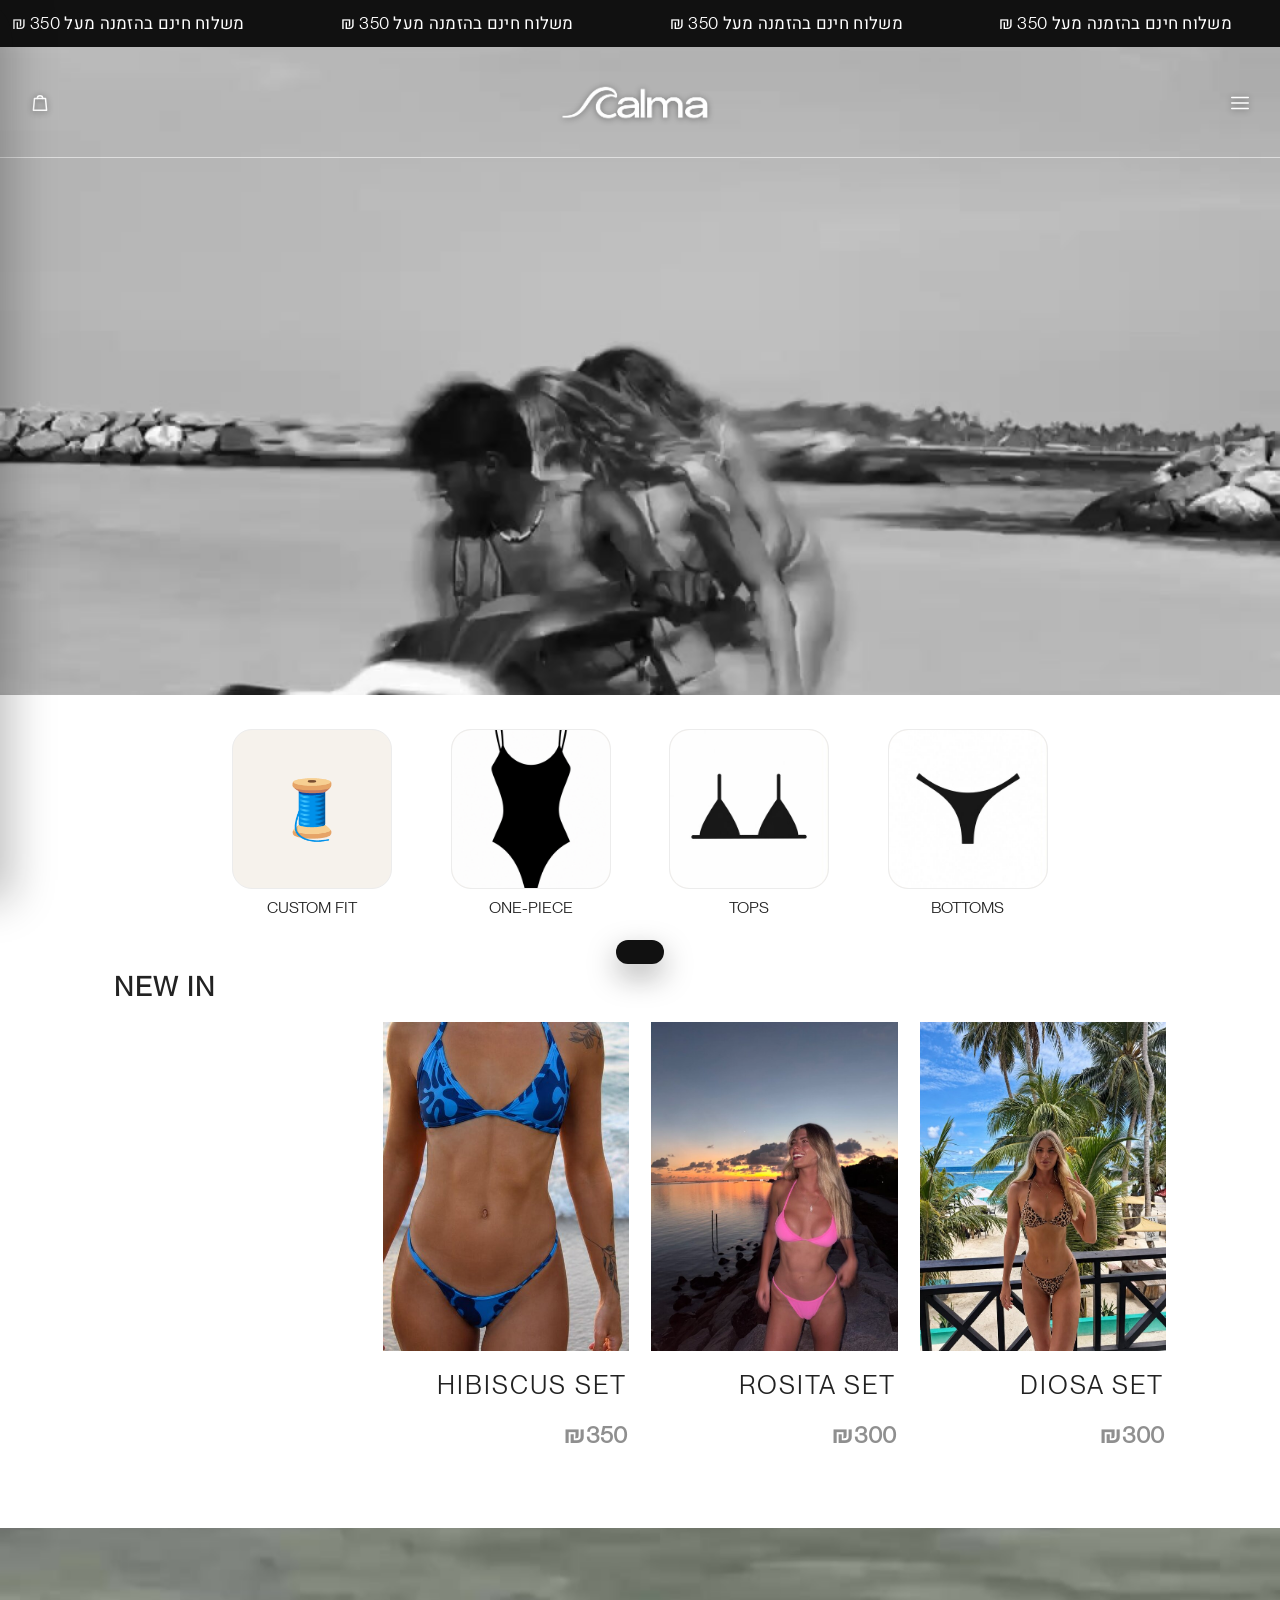
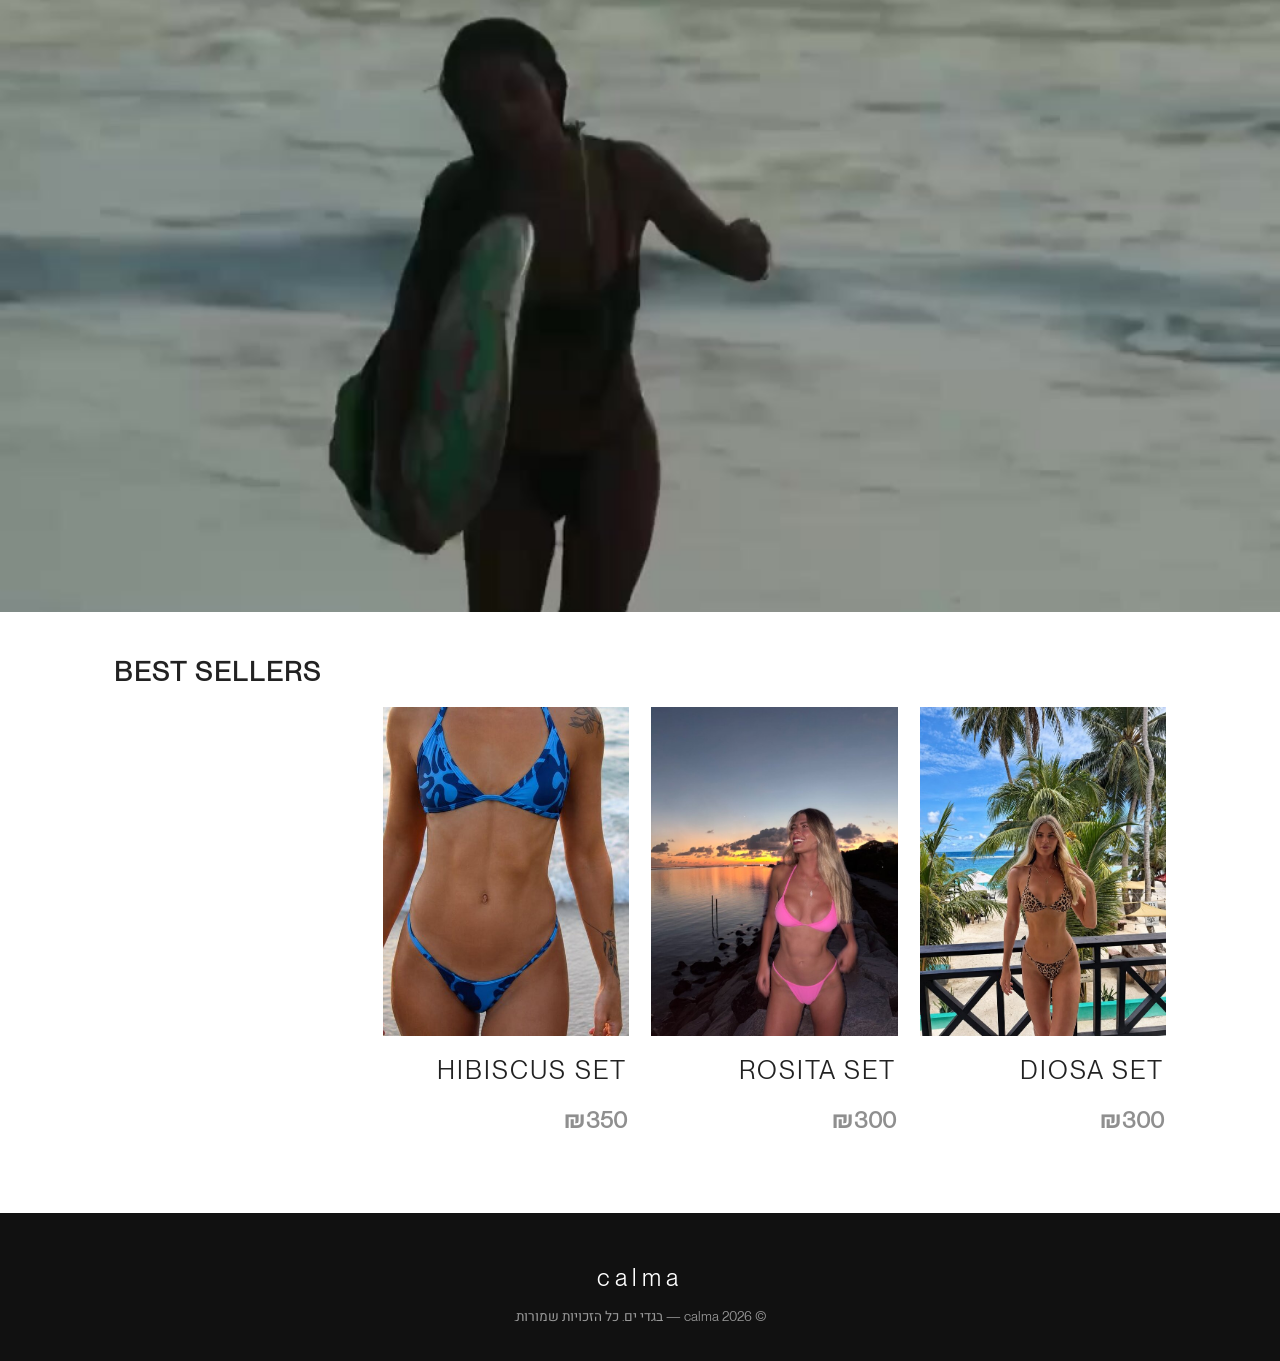
==== commit ad62c1ea: "iPhone: 4-in-row smaller icons, smaller logo/captions; tracked uppercase section titles" ====
--- a/swimwear-site/index.html
+++ b/swimwear-site/index.html
@@ -8,7 +8,7 @@
   <link rel="preconnect" href="https://fonts.googleapis.com" />
   <link rel="preconnect" href="https://fonts.gstatic.com" crossorigin />
   <link href="https://fonts.googleapis.com/css2?family=Jost:wght@300;400;500&family=Heebo:wght@300;400;500;700&display=swap" rel="stylesheet" />
-  <link rel="stylesheet" href="styles.css?v=11041053" />
+  <link rel="stylesheet" href="styles.css?v=11041058" />
 </head>
 <body>
 
@@ -129,7 +129,7 @@
   <!-- Toast -->
   <div class="toast" id="toast"></div>
 
-  <script src="products.js?v=11041053"></script>
-  <script src="app.js?v=11041053"></script>
+  <script src="products.js?v=11041058"></script>
+  <script src="app.js?v=11041058"></script>
 </body>
 </html>
--- a/swimwear-site/styles.css
+++ b/swimwear-site/styles.css
@@ -134,7 +134,8 @@
   text-align: left;
   font-weight: 600;
   font-size: 1.7rem;
-  letter-spacing: 1px;
+  text-transform: uppercase;
+  letter-spacing: 2px;
   margin: 8px 0 14px;
 }
 .grid {
@@ -381,12 +382,12 @@
 .custom-note.ok { color: #6bbd4f; }
 
 @media (max-width: 560px) {
-  .category-grid { grid-template-columns: repeat(2, 1fr); gap: 12px; }
-  .category-icon { width: 95px; height: 95px; font-size: 2rem; border-radius: 14px; }
-  .category-label { font-size: 0.85rem; }
-  .card-name { font-size: 1.3rem; }
-  .price { font-size: 1.15rem; }
-  .logo-img { height: 64px; }
+  .category-grid { grid-template-columns: repeat(4, 1fr); gap: 8px; }
+  .category-icon { width: 82px; height: 82px; font-size: 1.9rem; border-radius: 12px; }
+  .category-label { font-size: 0.78rem; }
+  .card-name { font-size: 1.15rem; }
+  .price { font-size: 1rem; }
+  .logo-img { height: 56px; }
   .sub-logo-img { height: 34px; }
   .video2-el { height: auto; aspect-ratio: 16 / 9; }
 }
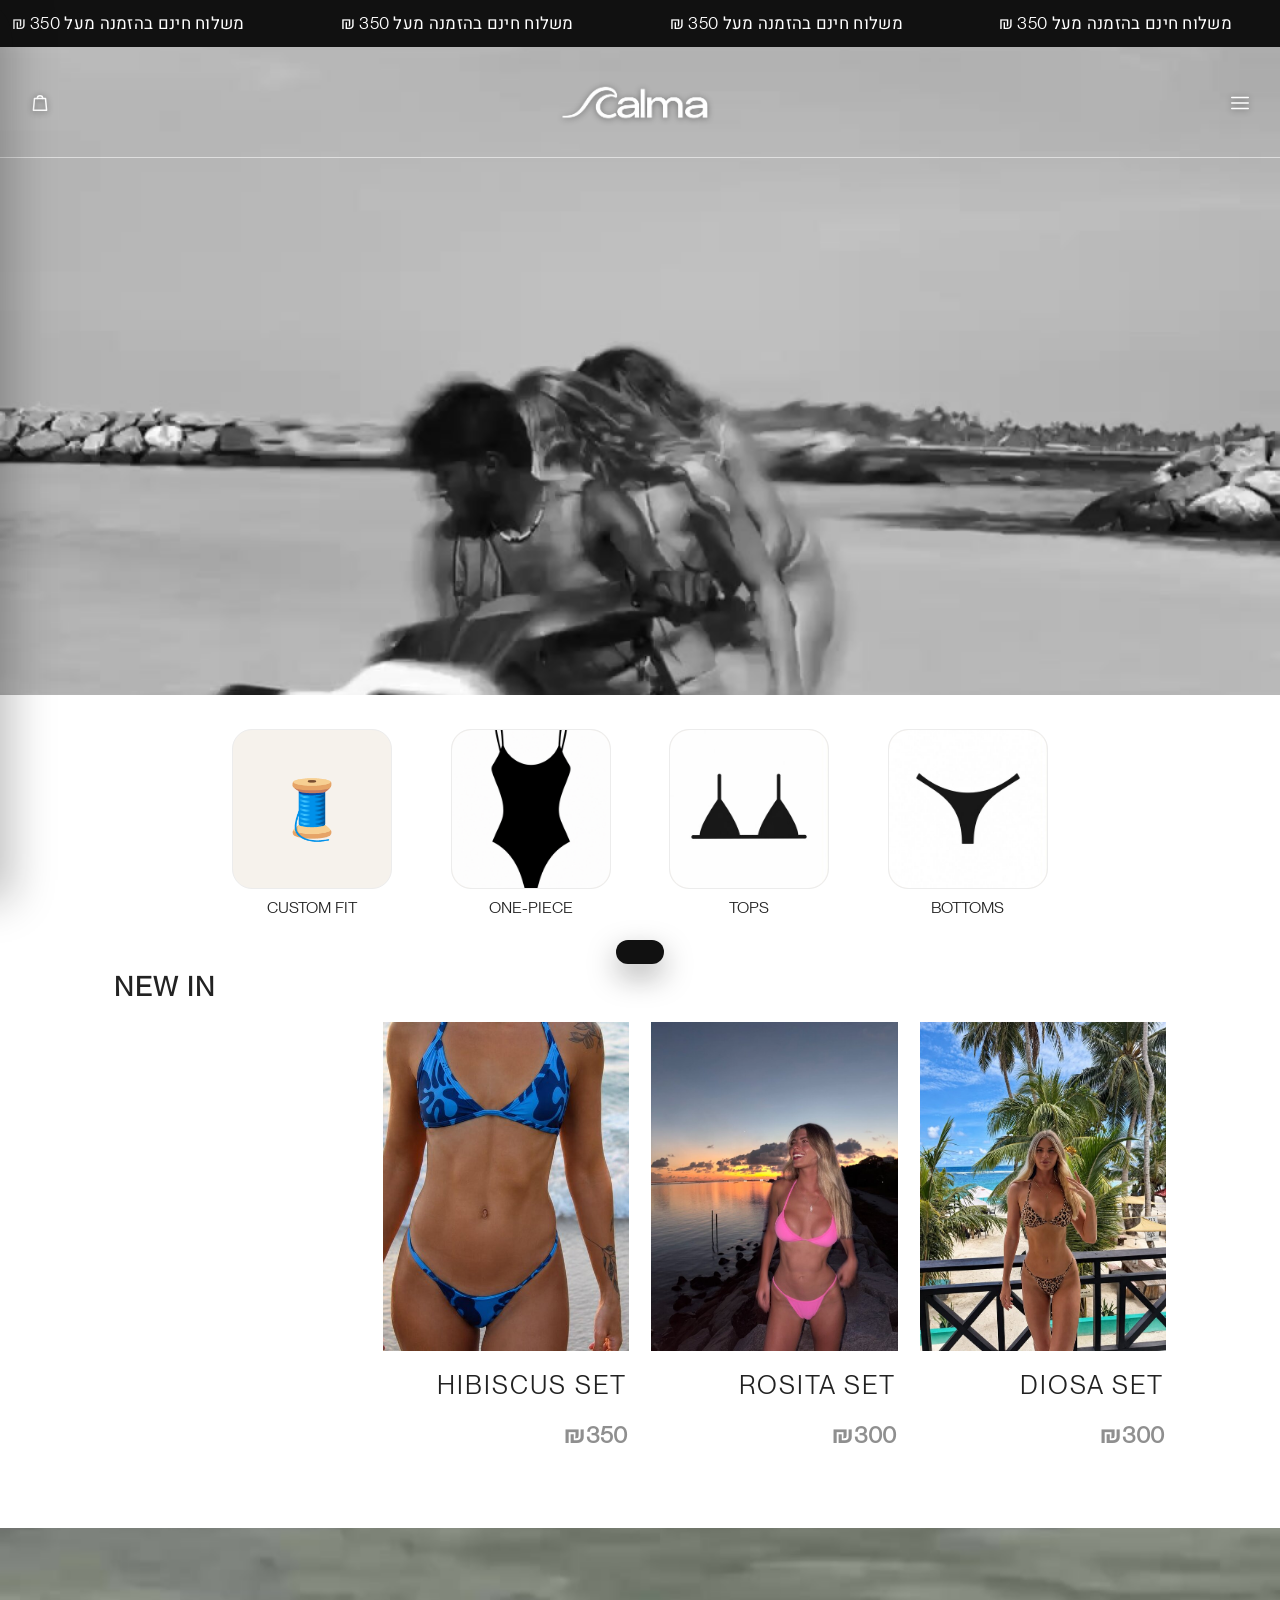
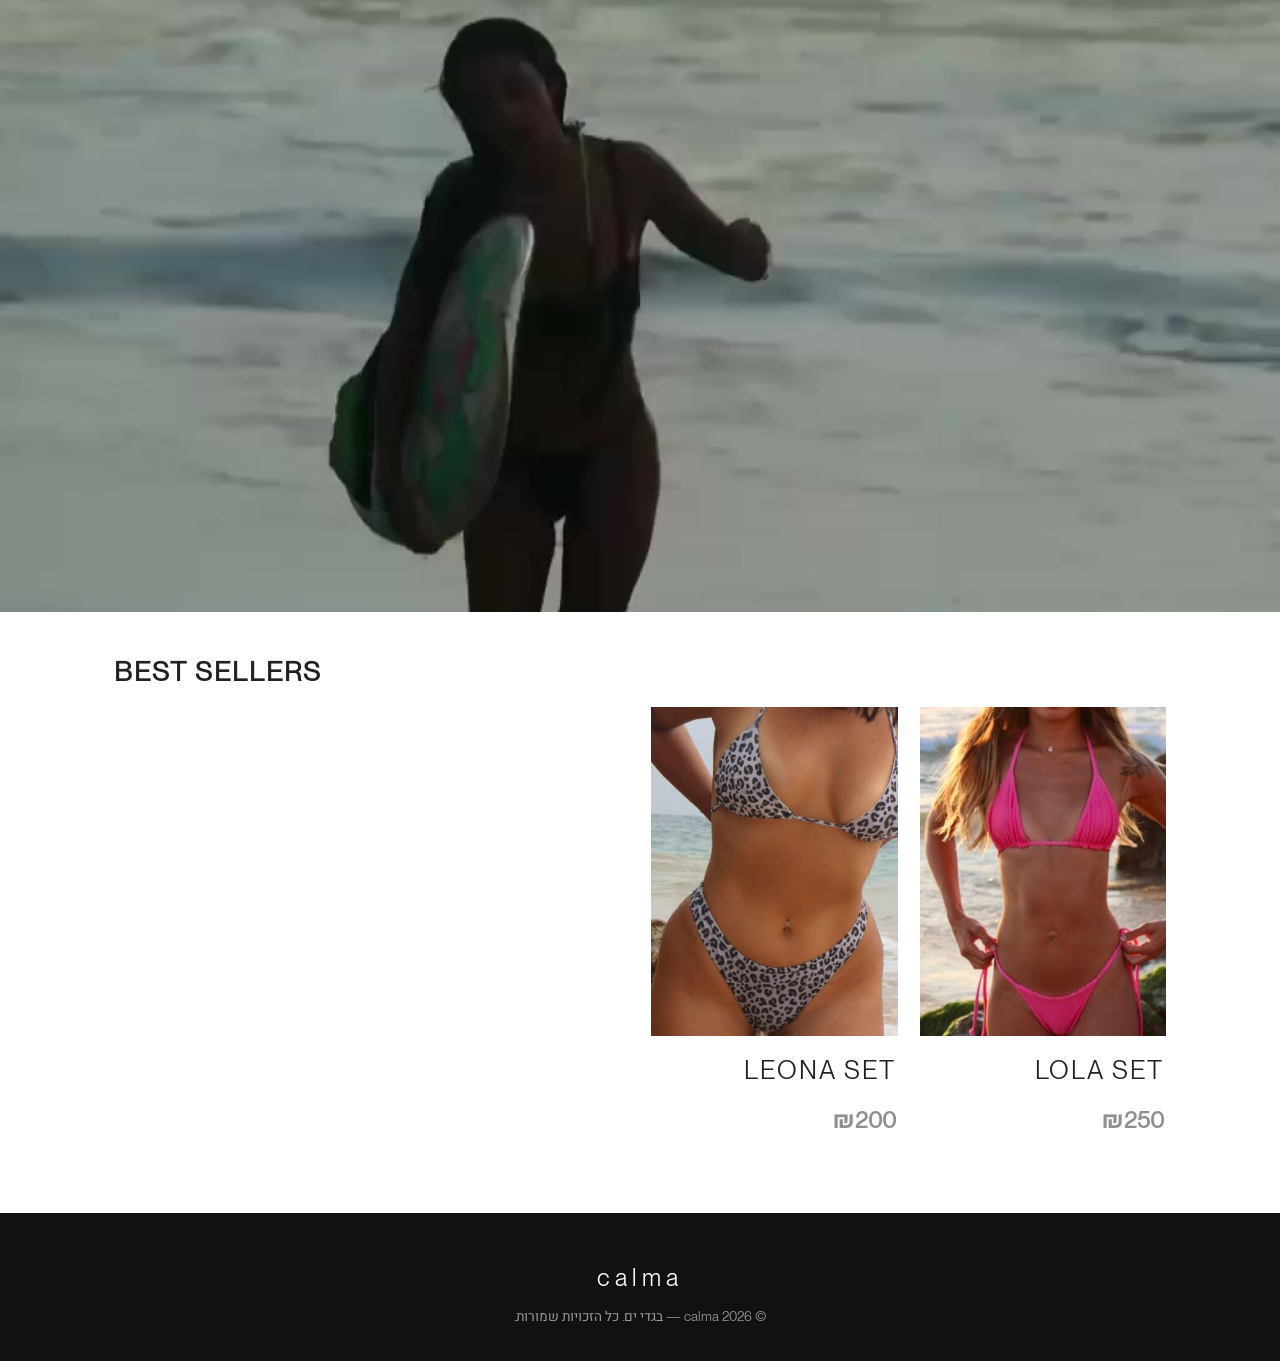
==== commit 09ceae11: "iPhone: smaller marquee text" ====
--- a/swimwear-site/index.html
+++ b/swimwear-site/index.html
@@ -8,7 +8,7 @@
   <link rel="preconnect" href="https://fonts.googleapis.com" />
   <link rel="preconnect" href="https://fonts.gstatic.com" crossorigin />
   <link href="https://fonts.googleapis.com/css2?family=Jost:wght@300;400;500&family=Heebo:wght@300;400;500;700&display=swap" rel="stylesheet" />
-  <link rel="stylesheet" href="styles.css?v=11041058" />
+  <link rel="stylesheet" href="styles.css?v=11041241" />
 </head>
 <body>
 
@@ -129,7 +129,7 @@
   <!-- Toast -->
   <div class="toast" id="toast"></div>
 
-  <script src="products.js?v=11041058"></script>
-  <script src="app.js?v=11041058"></script>
+  <script src="products.js?v=11041241"></script>
+  <script src="app.js?v=11041241"></script>
 </body>
 </html>
--- a/swimwear-site/styles.css
+++ b/swimwear-site/styles.css
@@ -385,9 +385,11 @@
   .category-grid { grid-template-columns: repeat(4, 1fr); gap: 8px; }
   .category-icon { width: 82px; height: 82px; font-size: 1.9rem; border-radius: 12px; }
   .category-label { font-size: 0.78rem; }
-  .card-name { font-size: 1.15rem; }
+  .card-name { font-size: 1.05rem; }
   .price { font-size: 1rem; }
-  .logo-img { height: 56px; }
+  .logo-img { height: 48px; }
+  .marquee { padding: 7px 0; }
+  .marquee-group span { font-size: 0.82rem; }
   .sub-logo-img { height: 34px; }
   .video2-el { height: auto; aspect-ratio: 16 / 9; }
 }
@@ -478,7 +480,8 @@
 .size-btn.selected { background: var(--black); color: #fff; border-color: var(--black); }
 .product-add { margin-top: 26px; }
 .product-slider { position: relative; overflow: hidden; background: var(--cream); }
-.product-track { display: flex; direction: ltr; transition: transform .35s ease; }
+.product-track { display: flex; direction: ltr; overflow-x: auto; scroll-snap-type: x mandatory; scrollbar-width: none; -webkit-overflow-scrolling: touch; max-width: 100%; }
+.product-track::-webkit-scrollbar { display: none; }
 .product-slide {
   flex: 0 0 100%;
   aspect-ratio: 3 / 4;
@@ -487,6 +490,7 @@
   place-items: center;
   background: var(--cream);
   cursor: zoom-in;
+  scroll-snap-align: start;
 }
 .product-slide img { width: 100%; height: 100%; object-fit: cover; display: block; }
 .slider-dots { display: flex; justify-content: center; gap: 8px; padding: 12px 0 2px; }
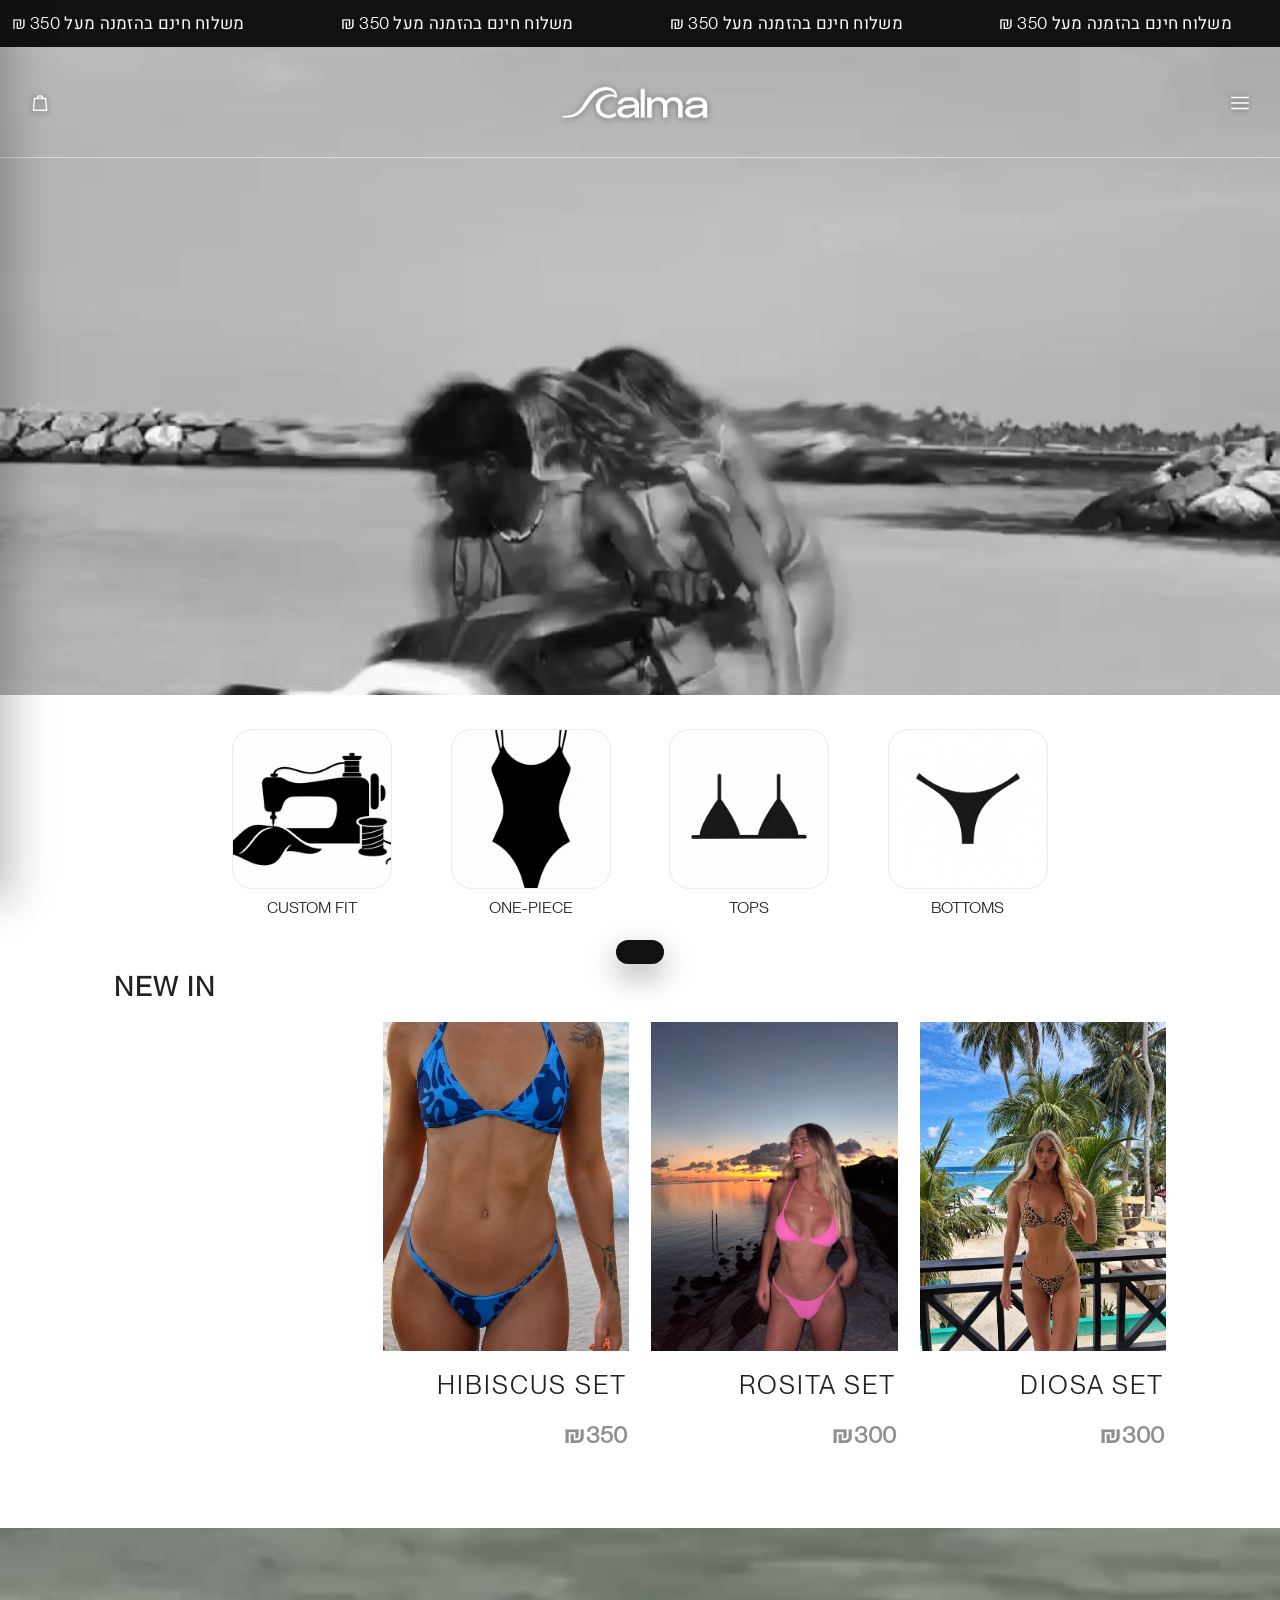
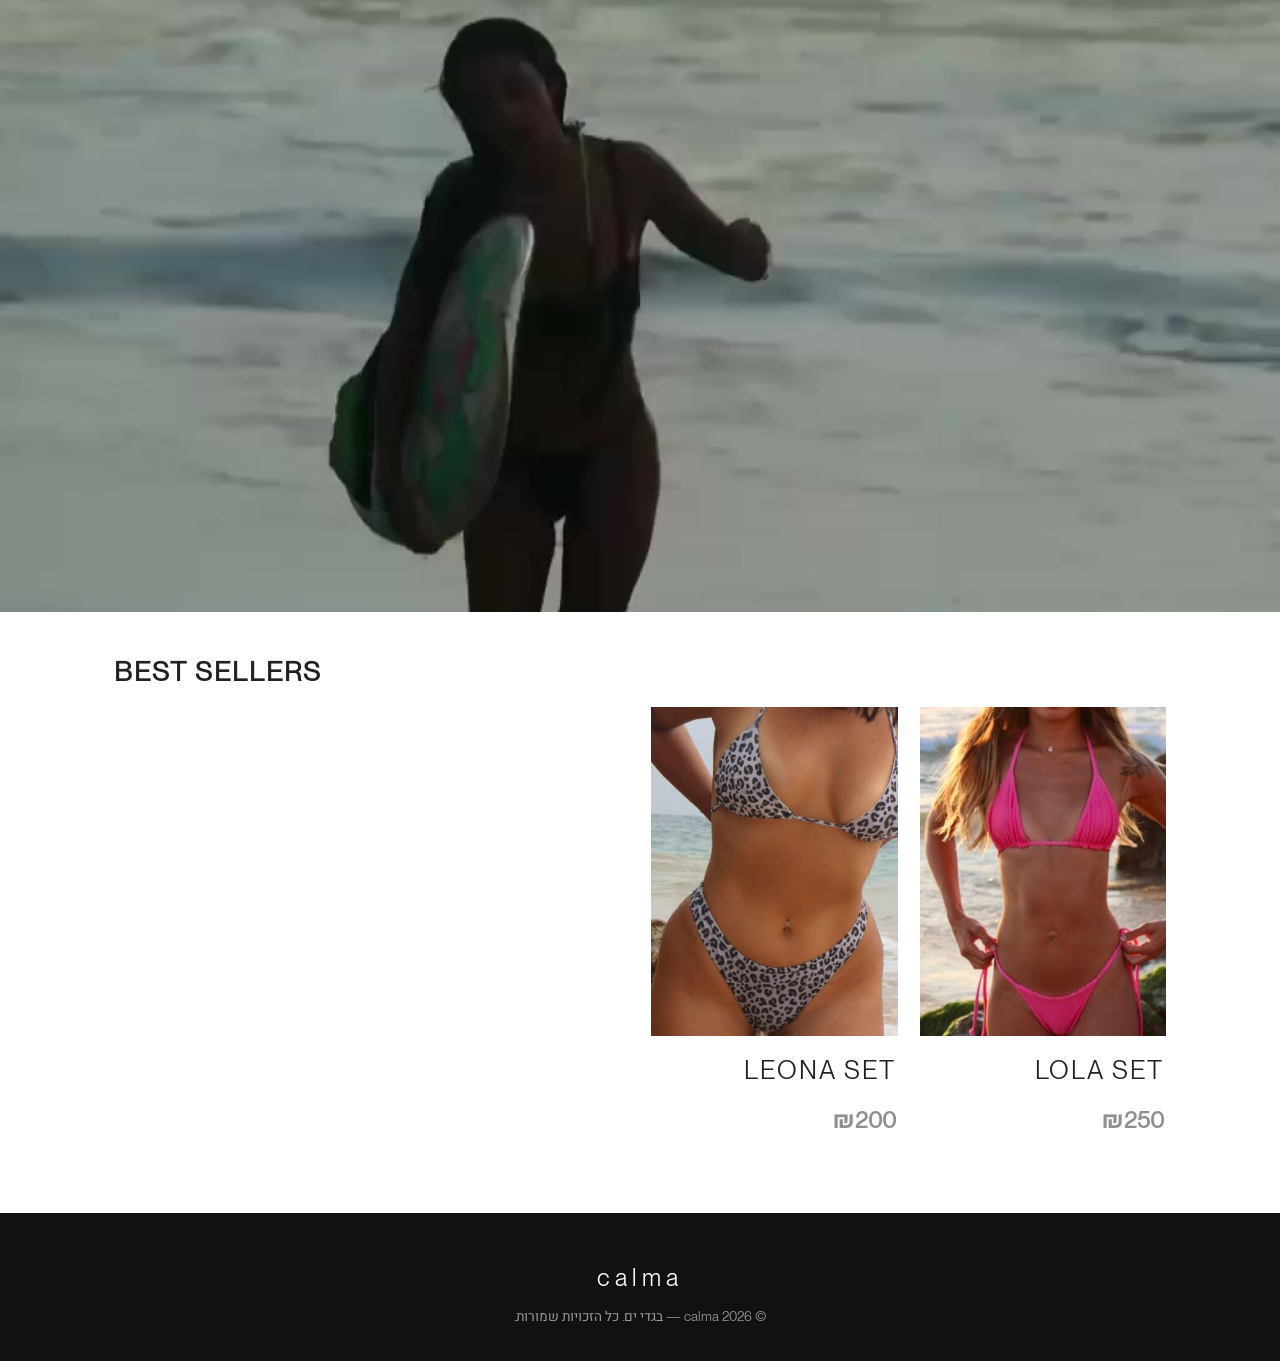
==== commit 4ed2921a: "Category icon CUSTOM FIT: uploaded image instead of emoji" ====
--- a/swimwear-site/index.html
+++ b/swimwear-site/index.html
@@ -8,7 +8,7 @@
   <link rel="preconnect" href="https://fonts.googleapis.com" />
   <link rel="preconnect" href="https://fonts.gstatic.com" crossorigin />
   <link href="https://fonts.googleapis.com/css2?family=Jost:wght@300;400;500&family=Heebo:wght@300;400;500;700&display=swap" rel="stylesheet" />
-  <link rel="stylesheet" href="styles.css?v=11041241" />
+  <link rel="stylesheet" href="styles.css?v=11041246" />
 </head>
 <body>
 
@@ -75,7 +75,7 @@
           <span class="category-label">ONE-PIECE</span>
         </a>
         <a class="category" href="custom.html">
-          <span class="category-icon">🧵</span>
+          <span class="category-icon"><img src="media/icon-custom.jpg" alt="Custom fit" /></span>
           <span class="category-label">CUSTOM FIT</span>
         </a>
       </div>
@@ -129,7 +129,7 @@
   <!-- Toast -->
   <div class="toast" id="toast"></div>
 
-  <script src="products.js?v=11041241"></script>
-  <script src="app.js?v=11041241"></script>
+  <script src="products.js?v=11041246"></script>
+  <script src="app.js?v=11041246"></script>
 </body>
 </html>
